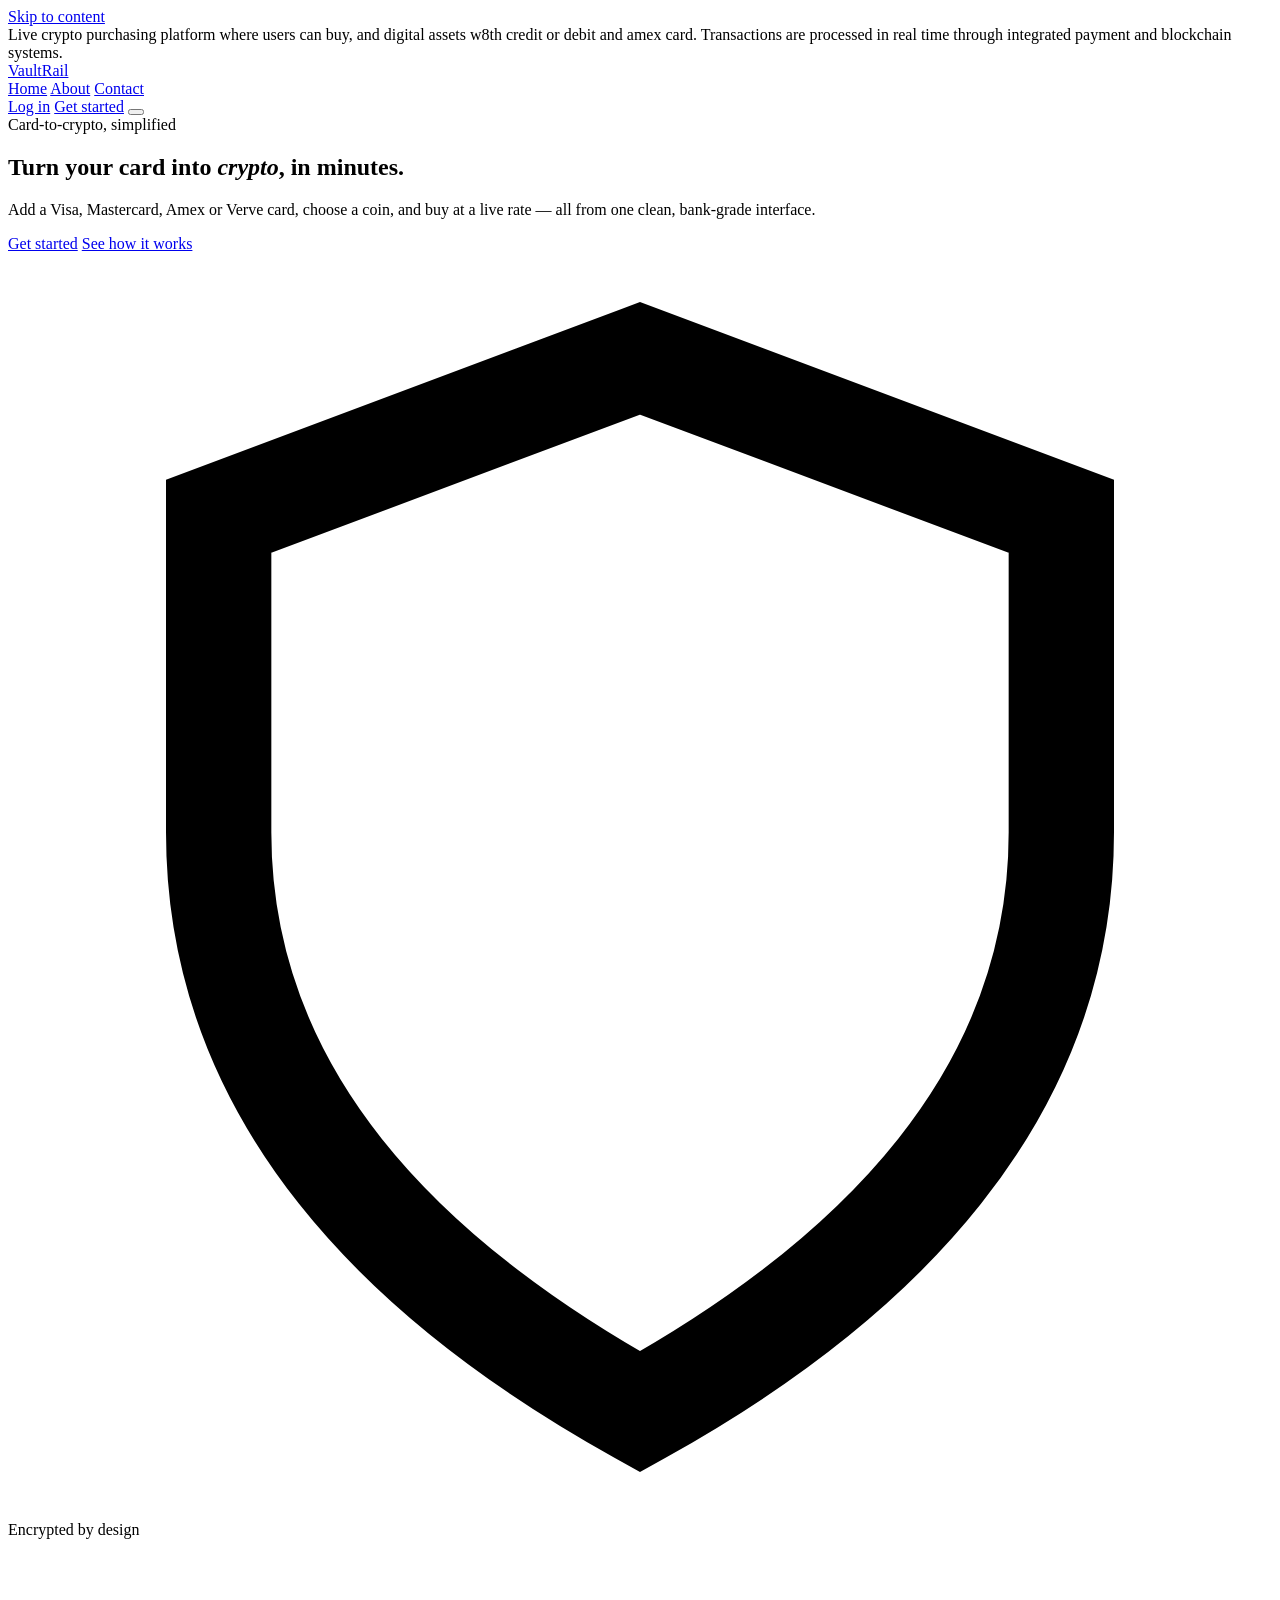
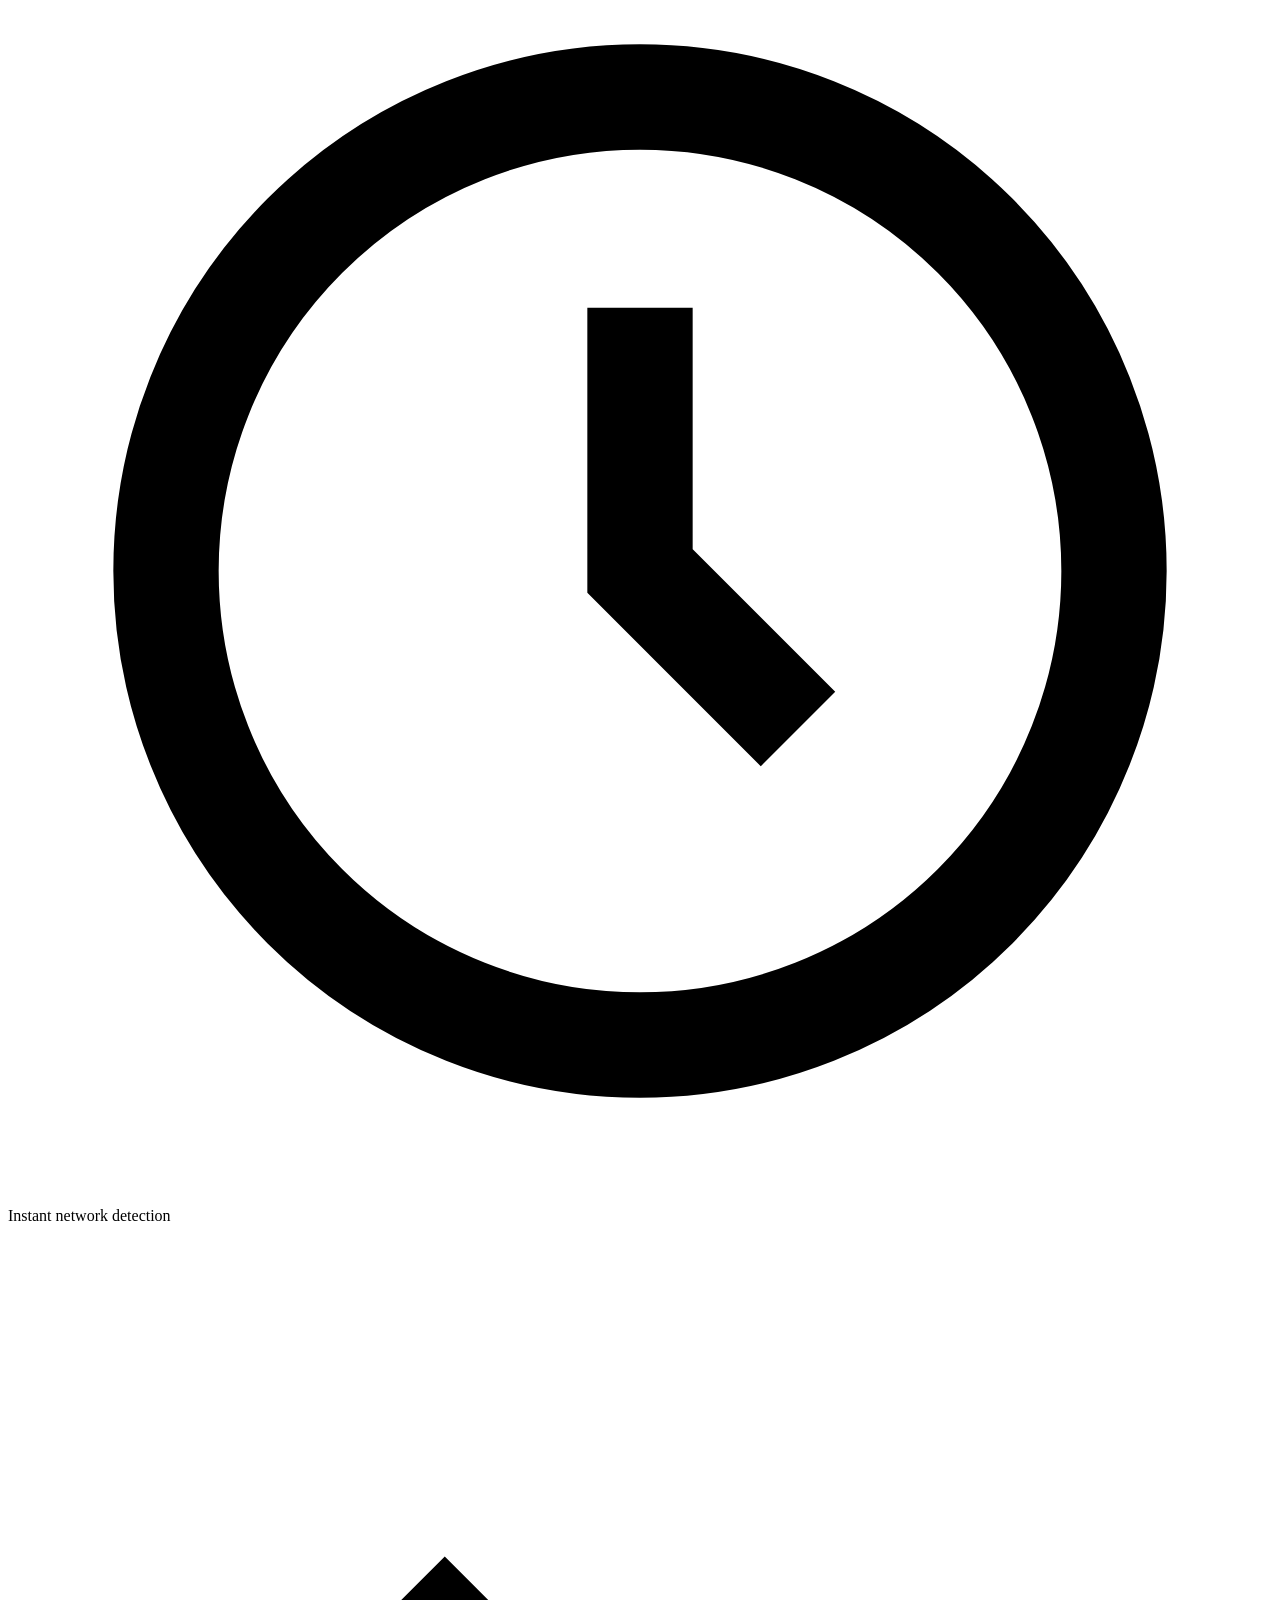
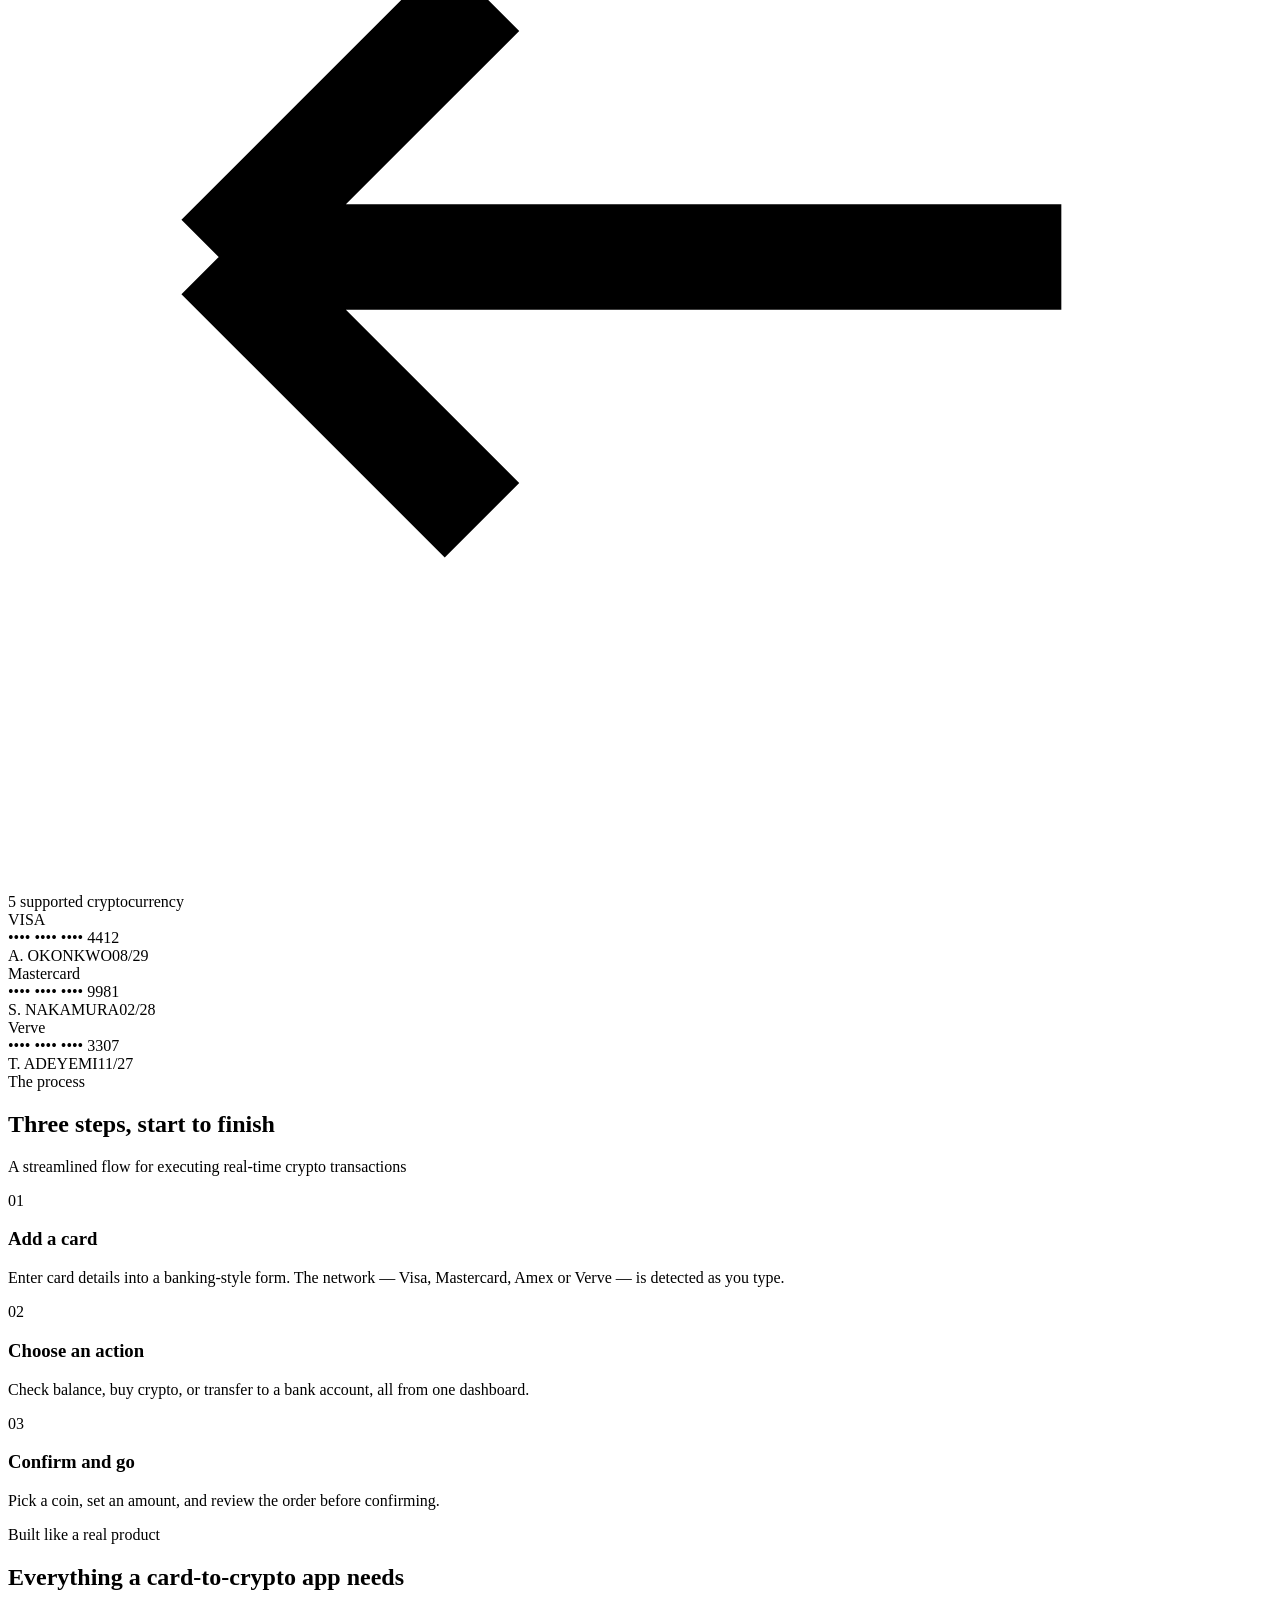
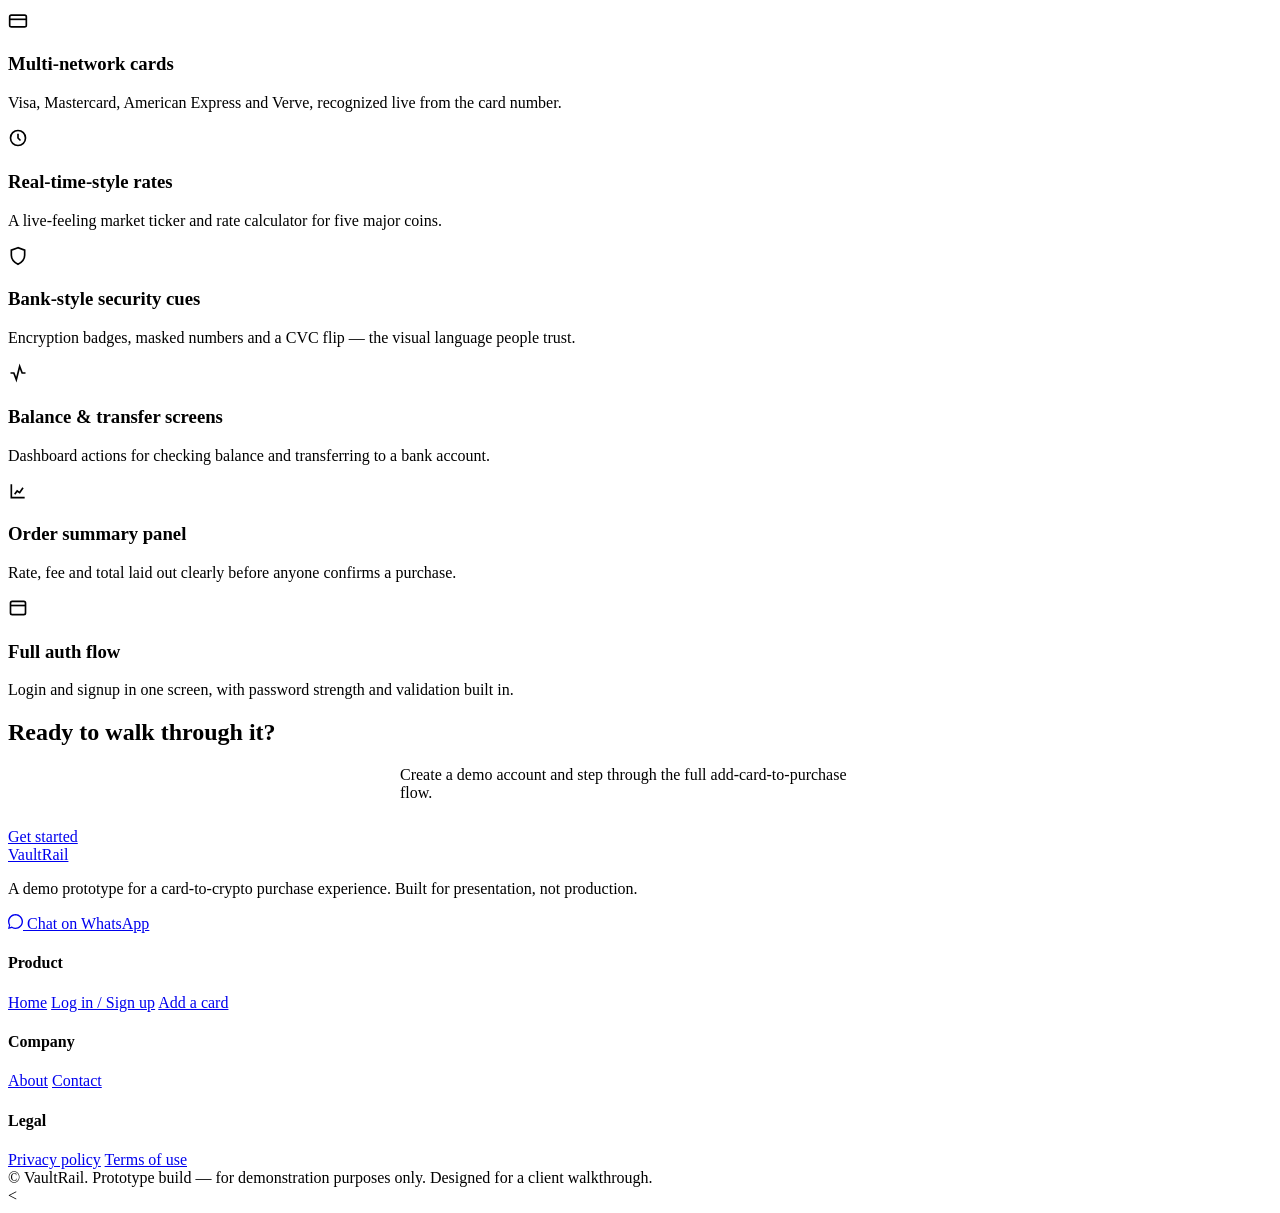
==== index.html @ 8e29d711 "Add files via upload" ====
<!DOCTYPE html>
<html lang="en">
<head>
<meta charset="UTF-8">
<meta name="viewport" content="width=device-width, initial-scale=1.0">
<title>VaultRail — Turn your card into crypto</title>
<meta name="description" content="VaultRail is a demo prototype for card-to-crypto purchases.">
<link rel="stylesheet" href="css/styles.css">
</head>
<body>
<a class="skip-link" href="#main">Skip to content</a>

<div class="demo-banner">Live crypto purchasing platform where users can buy, and  digital assets w8th credit or debit and amex card. Transactions are processed in real time through integrated payment and blockchain systems.</div>

<header class="nav">
  <div class="container nav-row">
    <a href="index.html" class="brand"><span class="brand-mark"></span> VaultRail</a>
    <nav class="nav-links" id="navLinks">
      <a href="index.html" class="active">Home</a>
      <a href="about.html">About</a>
      <a href="contact.html">Contact</a>
    </nav>
    <div class="nav-actions">
      <a href="auth.html" class="btn btn-ghost">Log in</a>
      <a href="auth.html?mode=signup" class="btn btn-primary">Get started</a>
      <button class="nav-toggle" aria-label="Toggle menu" aria-expanded="false"><span></span></button>
    </div>
  </div>
</header>

<main id="main">

  <section class="hero">
    <div class="container hero-grid">
      <div>
        <span class="eyebrow">Card-to-crypto, simplified</span>
        <h1>Turn your card into <em>crypto</em>, in minutes.</h1>
        <p class="hero-sub">Add a Visa, Mastercard, Amex or Verve card, choose a coin, and buy at a live rate — all from one clean, bank-grade interface.</p>
        <div class="hero-ctas">
          <a href="auth.html?mode=signup" class="btn btn-primary btn-lg">Get started</a>
          <a href="#how-it-works" class="btn btn-ghost btn-lg">See how it works</a>
        </div>
        <div class="hero-trust">
          <span><svg viewBox="0 0 24 24" fill="none" stroke="currentColor" stroke-width="2"><path d="M12 2 4 5v6c0 5 3.5 8.5 8 11 4.5-2.5 8-6 8-11V5l-8-3Z"/></svg> Encrypted by design</span>
          <span><svg viewBox="0 0 24 24" fill="none" stroke="currentColor" stroke-width="2"><circle cx="12" cy="12" r="9"/><path d="M12 7v5l3 3"/></svg> Instant network detection</span>
          <span><svg viewBox="0 0 24 24" fill="none" stroke="currentColor" stroke-width="2"><path d="M4 12h16M4 12l5-5M4 12l5 5"/></svg> 5 supported cryptocurrency</span>
        </div>
        
      </div>
      <div class="vault-stage" aria-hidden="true">
        <div class="vault-card">
          <div class="vc-top"><div class="vc-chip"></div><span class="vc-network">VISA</span></div>
          <div class="vc-number">•••• •••• •••• 4412</div>
          <div class="vc-bottom"><span class="vc-name">A. OKONKWO</span><span class="vc-exp">08/29</span></div>
        </div>
        <div class="vault-card bronze-fill">
          <div class="vc-top"><div class="vc-chip"></div><span class="vc-network">Mastercard</span></div>
          <div class="vc-number">•••• •••• •••• 9981</div>
          <div class="vc-bottom"><span class="vc-name">S. NAKAMURA</span><span class="vc-exp">02/28</span></div>
        </div>
        <div class="vault-card">
          <div class="vc-top"><div class="vc-chip"></div><span class="vc-network">Verve</span></div>
          <div class="vc-number">•••• •••• •••• 3307</div>
          <div class="vc-bottom"><span class="vc-name">T. ADEYEMI</span><span class="vc-exp">11/27</span></div>
        </div>
      </div>
    </div>
  </section>

  <section class="section">
    <div class="container">
      <div class="ticker-wrap">
        <div class="ticker" id="tickerStrip"></div>
      </div>
    </div>
  </section>

  <section class="section section-alt" id="how-it-works">
    <div class="container">
      <div class="section-head">
        <span class="eyebrow">The process</span>
        <h2>Three steps, start to finish</h2>
        <p>A streamlined flow for executing real-time crypto transactions</p>
      </div>
      <div class="steps">
        <div class="step">
          <span class="step-num">01</span>
          <h3>Add a card</h3>
          <p>Enter card details into a banking-style form. The network — Visa, Mastercard, Amex or Verve — is detected as you type.</p>
        </div>
        <div class="step">
          <span class="step-num">02</span>
          <h3>Choose an action</h3>
          <p>Check balance, buy crypto, or transfer to a bank account, all from one dashboard.</p>
        </div>
        <div class="step">
          <span class="step-num">03</span>
          <h3>Confirm and go</h3>
          <p>Pick a coin, set an amount, and review the order before confirming.</p>
        </div>
      </div>
    </div>
  </section>

  <section class="section">
    <div class="container">
      <div class="section-head">
        <span class="eyebrow">Built like a real product</span>
        <h2>Everything a card-to-crypto app needs</h2>
      </div>
      <div class="feature-grid">
        <div class="feature">
          <div class="f-icon"><svg width="20" height="20" viewBox="0 0 24 24" fill="none" stroke="currentColor" stroke-width="2"><rect x="2" y="5" width="20" height="14" rx="2"/><path d="M2 10h20"/></svg></div>
          <h3>Multi-network cards</h3>
          <p>Visa, Mastercard, American Express and Verve, recognized live from the card number.</p>
        </div>
        <div class="feature">
          <div class="f-icon"><svg width="20" height="20" viewBox="0 0 24 24" fill="none" stroke="currentColor" stroke-width="2"><circle cx="12" cy="12" r="9"/><path d="M12 7v5l3 3"/></svg></div>
          <h3>Real-time-style rates</h3>
          <p>A live-feeling market ticker and rate calculator for five major coins.</p>
        </div>
        <div class="feature">
          <div class="f-icon"><svg width="20" height="20" viewBox="0 0 24 24" fill="none" stroke="currentColor" stroke-width="2"><path d="M12 2 4 5v6c0 5 3.5 8.5 8 11 4.5-2.5 8-6 8-11V5l-8-3Z"/></svg></div>
          <h3>Bank-style security cues</h3>
          <p>Encryption badges, masked numbers and a CVC flip — the visual language people trust.</p>
        </div>
        <div class="feature">
          <div class="f-icon"><svg width="20" height="20" viewBox="0 0 24 24" fill="none" stroke="currentColor" stroke-width="2"><path d="M3 12h4l3 8 4-16 3 8h4"/></svg></div>
          <h3>Balance & transfer screens</h3>
          <p>Dashboard actions for checking balance and transferring to a bank account.</p>
        </div>
        <div class="feature">
          <div class="f-icon"><svg width="20" height="20" viewBox="0 0 24 24" fill="none" stroke="currentColor" stroke-width="2"><path d="M4 4v16h16M8 16l3-4 3 2 4-6"/></svg></div>
          <h3>Order summary panel</h3>
          <p>Rate, fee and total laid out clearly before anyone confirms a purchase.</p>
        </div>
        <div class="feature">
          <div class="f-icon"><svg width="20" height="20" viewBox="0 0 24 24" fill="none" stroke="currentColor" stroke-width="2"><rect x="3" y="4" width="18" height="16" rx="2"/><path d="M3 9h18"/></svg></div>
          <h3>Full auth flow</h3>
          <p>Login and signup in one screen, with password strength and validation built in.</p>
        </div>
      </div>
    </div>
  </section>

  <section class="section section-alt">
    <div class="container center">
      <h2>Ready to walk through it?</h2>
      <p class="muted" style="max-width:480px;margin:0 auto 26px;">Create a demo account and step through the full add-card-to-purchase flow.</p>
      <a href="auth.html?mode=signup" class="btn btn-primary btn-lg">Get started</a>
    </div>
  </section>

</main>

<footer class="footer">
  <div class="container">
    <div class="footer-top">
      <div class="footer-brand">
        <a href="index.html" class="brand"><span class="brand-mark"></span> VaultRail</a>
        <p>A demo prototype for a card-to-crypto purchase experience. Built for presentation, not production.</p>
        <a class="whatsapp-link" href="https://wa.me/15551234567" target="_blank" rel="noopener">
          <svg width="15" height="15" viewBox="0 0 24 24" fill="currentColor"><path d="M20.5 3.5A11.8 11.8 0 0 0 12 0C5.4 0 0 5.4 0 12c0 2.1.6 4.1 1.6 5.9L0 24l6.3-1.6A11.9 11.9 0 0 0 12 24c6.6 0 12-5.4 12-12 0-3.2-1.2-6.2-3.5-8.5ZM12 21.8c-1.9 0-3.7-.5-5.3-1.5l-.4-.2-3.7 1 1-3.6-.2-.4A9.8 9.8 0 0 1 2.2 12C2.2 6.6 6.6 2.2 12 2.2S21.8 6.6 21.8 12 17.4 21.8 12 21.8Z"/></svg>
          Chat on WhatsApp
        </a>
      </div>
      <div class="footer-col">
        <h4>Product</h4>
        <a href="index.html">Home</a>
        <a href="auth.html">Log in / Sign up</a>
        <a href="add-card.html">Add a card</a>
      </div>
      <div class="footer-col">
        <h4>Company</h4>
        <a href="about.html">About</a>
        <a href="contact.html">Contact</a>
      </div>
      <div class="footer-col">
        <h4>Legal</h4>
        <a href="#">Privacy policy</a>
        <a href="#">Terms of use</a>
      </div>
    </div>
    <div class="footer-bottom">
      <span>© <span data-year></span> VaultRail. Prototype build — for demonstration purposes only.</span>
      <span>Designed for a client walkthrough.</span>
    </div>
  </div>
</footer>

<script src="js/crypto-data.js"></script>
<script src="js/main.js"></script>
<<script>
const strip = document.getElementById('tickerStrip');

// format helper (keep yours if already exists)
function vrFormatUSD(value) {
  return `$${Number(value).toLocaleString(undefined, {
    minimumFractionDigits: 2,
    maximumFractionDigits: 2
  })}`;
}

// fetch live crypto data
async function fetchCryptoData() {
  const ids = "bitcoin,ethereum,solana,binancecoin,ripple,dogecoin";

  const url = `https://api.coingecko.com/api/v3/simple/price?ids=${ids}&vs_currencies=usd&include_24hr_change=true`;

  const res = await fetch(url);
  const data = await res.json();

  return Object.entries(data).map(([id, val]) => ({
    id,
    symbol: id.toUpperCase(),
    price: val.usd,
    change: val.usd_24h_change
  }));
}

// render ticker
async function renderTicker() {
  try {
    const cryptoList = await fetchCryptoData();

    if (!strip) return;

    const items = [...cryptoList, ...cryptoList].map(c => {
      const up = c.change >= 0;

      return `
        <span class="ticker-item">
          <b>${c.symbol}</b>
          ${vrFormatUSD(c.price)}
          <span class="${up ? 'up' : 'down'}">
            ${up ? '▲' : '▼'} ${Math.abs(c.change).toFixed(2)}%
          </span>
        </span>
      `;
    }).join('');

    strip.innerHTML = items;

  } catch (err) {
    console.error("Ticker error:", err);
  }
}

// initial load
renderTicker();

// live update every 10 seconds
setInterval(renderTicker, 10000);
</script>
</body>
</html>
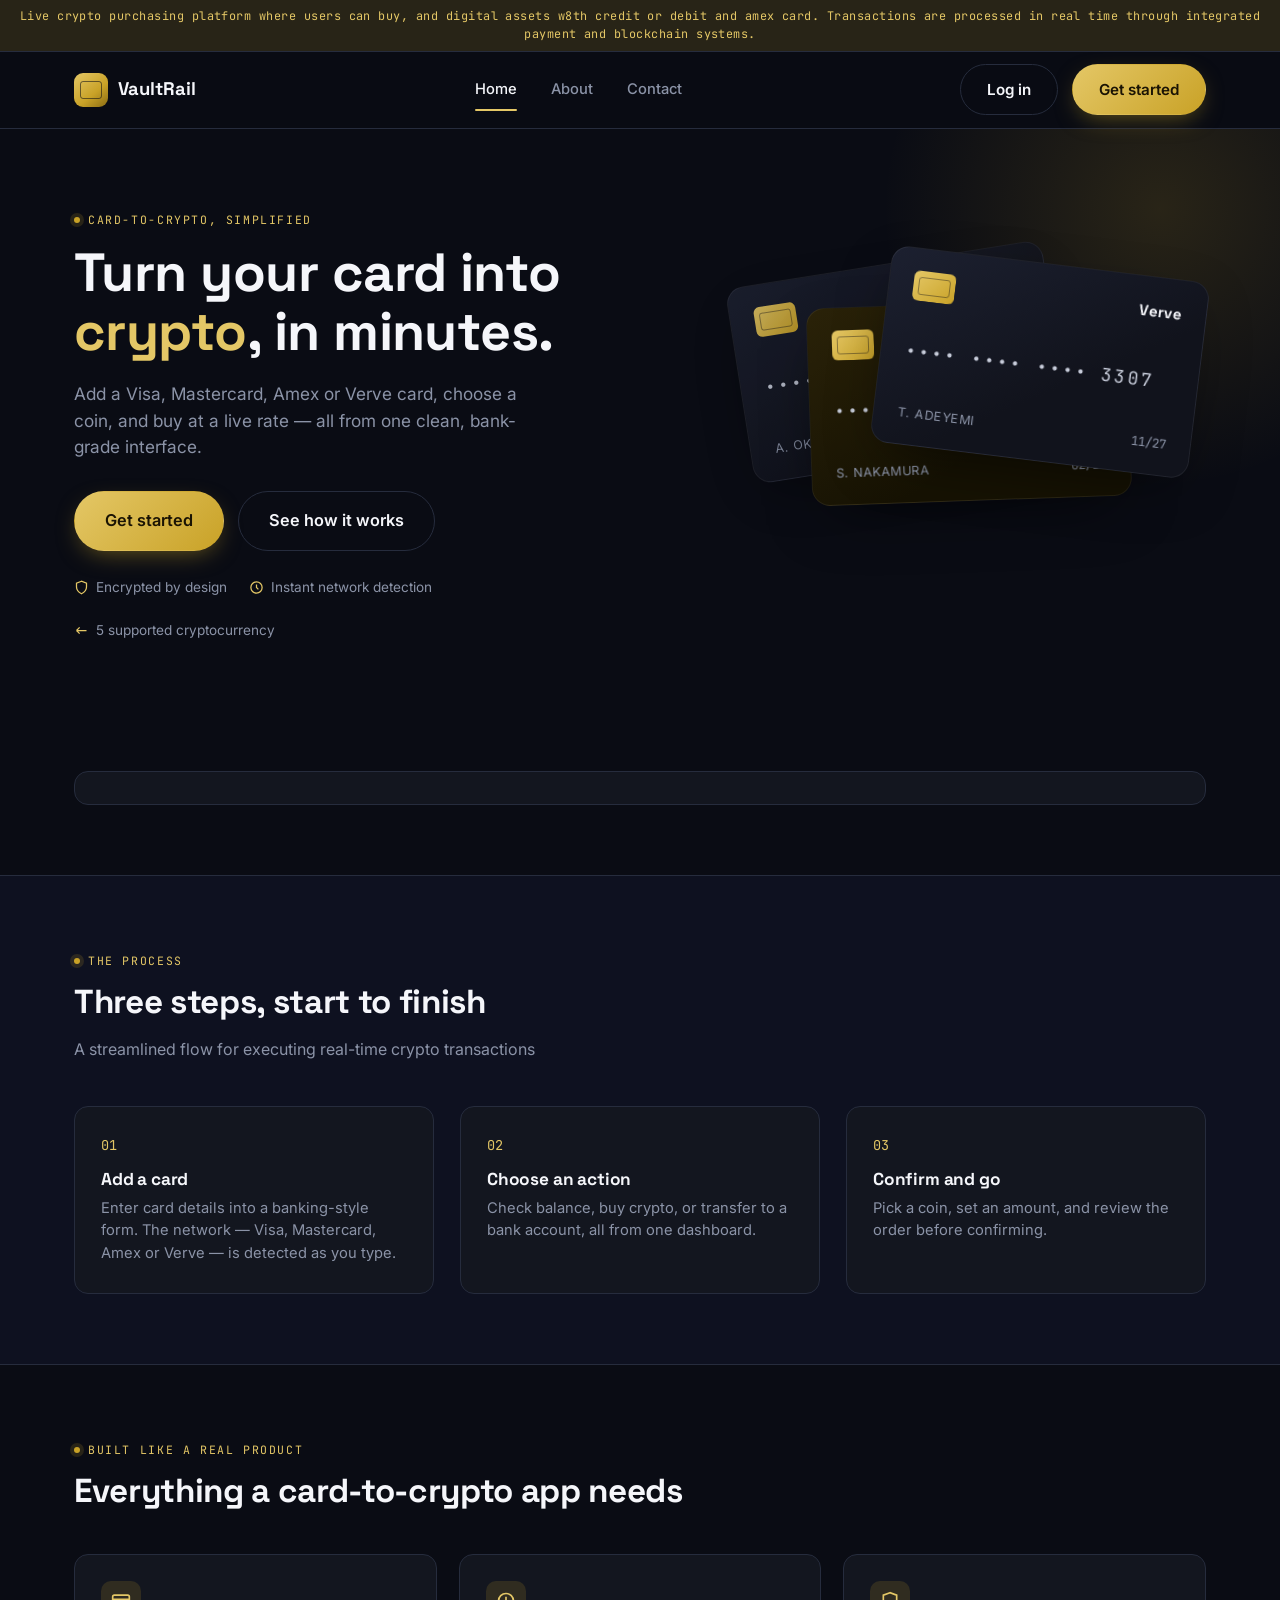
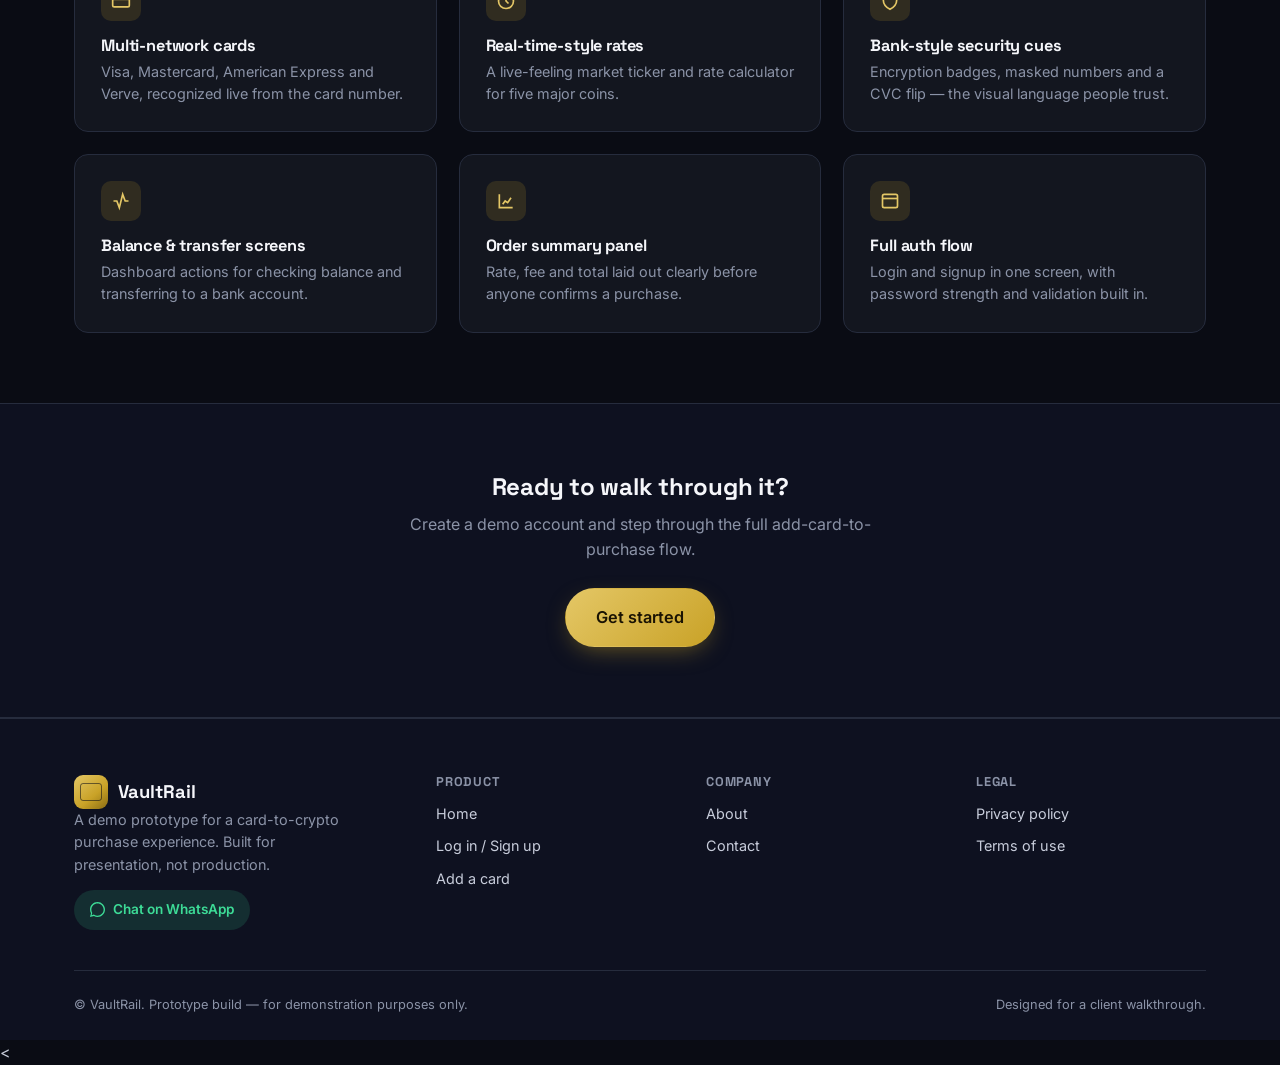
==== commit 63fb9568: "Fix stylesheet link in index.html" ====
--- a/index.html
+++ b/index.html
@@ -5,7 +5,7 @@
 <meta name="viewport" content="width=device-width, initial-scale=1.0">
 <title>VaultRail — Turn your card into crypto</title>
 <meta name="description" content="VaultRail is a demo prototype for card-to-crypto purchases.">
-<link rel="stylesheet" href="css/styles.css">
+<link rel="stylesheet" href="styles.css">
 </head>
 <body>
 <a class="skip-link" href="#main">Skip to content</a>
--- a/styles.css
+++ b/styles.css
@@ -0,0 +1,607 @@
+/* ==========================================================================
+   VaultRail — Demo Prototype Stylesheet
+   Design tokens: Ink / Bronze / Steel
+   ========================================================================== */
+
+@import url('https://fonts.googleapis.com/css2?family=Space+Grotesk:wght@400;500;600;700&family=Inter:wght@400;500;600;700&family=JetBrains+Mono:wght@400;500;600&display=swap');
+
+:root{
+  /* ---- Color tokens ---- */
+  --ink:        #0A0C14;
+  --ink-soft:   #0E1120;
+  --panel:      #13161F;
+  --panel-2:    #1B1F2E;
+  --border:     #262C3D;
+  --bronze:     #C9A227;
+  --bronze-soft:#E4C766;
+  --bronze-dim: rgba(201,162,39,0.16);
+  --steel:      #8B93A7;
+  --mist:       #C7CCDA;
+  --white:      #F5F6FA;
+  --teal:       #3DDC97;
+  --teal-dim:   rgba(61,220,151,0.14);
+  --coral:      #FF5C5C;
+  --coral-dim:  rgba(255,92,92,0.14);
+
+  /* ---- Type ---- */
+  --font-display: 'Space Grotesk', 'Segoe UI', system-ui, sans-serif;
+  --font-body: 'Inter', 'Segoe UI', system-ui, sans-serif;
+  --font-mono: 'JetBrains Mono', 'SFMono-Regular', Consolas, monospace;
+
+  /* ---- Layout ---- */
+  --maxw: 1180px;
+  --radius-sm: 8px;
+  --radius-md: 14px;
+  --radius-lg: 22px;
+  --shadow-card: 0 20px 60px -20px rgba(0,0,0,0.6);
+}
+
+@media (prefers-reduced-motion: reduce){
+  *{ animation-duration: 0.001ms !important; animation-iteration-count: 1 !important; transition-duration: 0.001ms !important; }
+}
+
+*{ box-sizing: border-box; }
+html{ scroll-behavior: smooth; }
+body{
+  margin:0;
+  background: var(--ink);
+  color: var(--mist);
+  font-family: var(--font-body);
+  line-height: 1.55;
+  -webkit-font-smoothing: antialiased;
+}
+img{ max-width:100%; display:block; }
+a{ color: inherit; text-decoration: none; }
+ul{ margin:0; padding:0; list-style:none; }
+h1,h2,h3,h4{
+  font-family: var(--font-display);
+  color: var(--white);
+  margin: 0 0 0.5em;
+  line-height: 1.1;
+  letter-spacing: -0.01em;
+}
+p{ margin: 0 0 1em; }
+button{ font-family: inherit; cursor:pointer; }
+input, select, textarea{ font-family: inherit; }
+
+:focus-visible{
+  outline: 2px solid var(--bronze-soft);
+  outline-offset: 3px;
+  border-radius: 4px;
+}
+
+.container{
+  width: 100%;
+  max-width: var(--maxw);
+  margin: 0 auto;
+  padding: 0 24px;
+}
+
+.eyebrow{
+  font-family: var(--font-mono);
+  font-size: 0.72rem;
+  letter-spacing: 0.14em;
+  text-transform: uppercase;
+  color: var(--bronze-soft);
+  display: inline-flex;
+  align-items: center;
+  gap: 8px;
+  margin-bottom: 14px;
+}
+.eyebrow::before{
+  content:"";
+  width: 6px; height: 6px;
+  background: var(--bronze);
+  border-radius: 50%;
+  box-shadow: 0 0 0 4px var(--bronze-dim);
+}
+
+/* ---- Buttons ---- */
+.btn{
+  display:inline-flex;
+  align-items:center;
+  justify-content:center;
+  gap:8px;
+  padding: 13px 26px;
+  border-radius: 999px;
+  font-weight:600;
+  font-size: 0.95rem;
+  border: 1px solid transparent;
+  transition: transform .15s ease, box-shadow .15s ease, background .15s ease, border-color .15s ease;
+  white-space: nowrap;
+}
+.btn-primary{
+  background: linear-gradient(135deg, var(--bronze-soft), var(--bronze));
+  color: #1A1303;
+  box-shadow: 0 8px 24px -8px rgba(201,162,39,0.55);
+}
+.btn-primary:hover{ transform: translateY(-2px); box-shadow: 0 14px 30px -10px rgba(201,162,39,0.65); }
+.btn-ghost{
+  background: transparent;
+  color: var(--white);
+  border-color: var(--border);
+}
+.btn-ghost:hover{ border-color: var(--bronze-soft); color: var(--bronze-soft); }
+.btn-block{ width:100%; }
+.btn-lg{ padding: 16px 30px; font-size: 1.02rem; }
+.btn[disabled]{ opacity:0.5; cursor:not-allowed; transform:none !important; }
+.btn-icon{
+  width:42px; height:42px; padding:0; border-radius:50%;
+  background: var(--panel-2); border:1px solid var(--border); color: var(--mist);
+}
+.btn-icon:hover{ border-color: var(--bronze-soft); color: var(--bronze-soft); }
+
+/* ---- Nav ---- */
+.nav{
+  position: sticky; top:0; z-index: 50;
+  background: rgba(10,12,20,0.78);
+  backdrop-filter: blur(10px);
+  border-bottom: 1px solid var(--border);
+}
+.nav-row{
+  display:flex; align-items:center; justify-content:space-between;
+  height: 76px;
+}
+.brand{
+  display:flex; align-items:center; gap:10px;
+  font-family: var(--font-display); font-weight:700; font-size:1.15rem; color:var(--white);
+}
+.brand-mark{
+  width:34px; height:34px; border-radius:9px;
+  background: linear-gradient(140deg, var(--bronze-soft), var(--bronze) 60%, #8a6c14);
+  position:relative; flex-shrink:0;
+}
+.brand-mark::after{
+  content:""; position:absolute; inset:8px 6px;
+  border: 1.5px solid rgba(10,12,20,0.55); border-radius:3px;
+}
+.nav-links{ display:flex; align-items:center; gap:34px; }
+.nav-links a{
+  font-size:0.92rem; color: var(--steel); font-weight:500;
+  position:relative; padding: 4px 0;
+}
+.nav-links a:hover{ color: var(--white); }
+.nav-links a.active{ color: var(--white); }
+.nav-links a.active::after{
+  content:""; position:absolute; left:0; right:0; bottom:-6px; height:2px;
+  background: var(--bronze-soft); border-radius:2px;
+}
+.nav-actions{ display:flex; align-items:center; gap:14px; }
+.nav-toggle{
+  display:none; width:40px; height:40px; border-radius:8px;
+  background: var(--panel-2); border:1px solid var(--border);
+  align-items:center; justify-content:center;
+}
+.nav-toggle span, .nav-toggle span::before, .nav-toggle span::after{
+  content:""; display:block; width:18px; height:2px; background: var(--mist); position:relative;
+  transition: transform .2s ease, opacity .2s ease;
+}
+.nav-toggle span::before{ position:absolute; top:-6px; }
+.nav-toggle span::after{ position:absolute; top:6px; }
+
+@media (max-width: 860px){
+  .nav-links{
+    position:absolute; top:76px; left:0; right:0;
+    background: var(--ink-soft); border-bottom:1px solid var(--border);
+    flex-direction:column; align-items:flex-start; gap:0;
+    padding: 8px 24px 18px;
+    transform: translateY(-8px); opacity:0; pointer-events:none;
+    transition: transform .2s ease, opacity .2s ease;
+  }
+  .nav-links.open{ transform: translateY(0); opacity:1; pointer-events:auto; }
+  .nav-links a{ padding: 12px 0; width:100%; border-bottom:1px solid var(--border); }
+  .nav-toggle{ display:flex; }
+  .nav-actions .btn-ghost{ display:none; }
+}
+
+/* ---- Demo banner ---- */
+.demo-banner{
+  background: var(--bronze-dim);
+  color: var(--bronze-soft);
+  font-family: var(--font-mono);
+  font-size: 0.74rem;
+  letter-spacing: 0.04em;
+  text-align:center;
+  padding: 7px 16px;
+  border-bottom: 1px solid var(--border);
+}
+
+/* ---- Hero ---- */
+.hero{
+  padding: 76px 0 60px;
+  position:relative;
+  overflow:hidden;
+}
+.hero::before{
+  content:"";
+  position:absolute; top:-200px; right:-160px;
+  width:560px; height:560px; border-radius:50%;
+  background: radial-gradient(circle, var(--bronze-dim), transparent 70%);
+  pointer-events:none;
+}
+.hero-grid{
+  display:grid; grid-template-columns: 1.05fr 0.95fr; gap:60px; align-items:center;
+}
+.hero h1{ font-size: clamp(2.4rem, 4.2vw, 3.6rem); margin-bottom:20px; }
+.hero h1 em{ font-style:normal; color: var(--bronze-soft); }
+.hero-sub{ font-size:1.08rem; color: var(--steel); max-width: 480px; margin-bottom: 30px; }
+.hero-ctas{ display:flex; gap:14px; flex-wrap:wrap; margin-bottom: 26px; }
+.hero-trust{ display:flex; gap:22px; flex-wrap:wrap; color: var(--steel); font-size:0.85rem; }
+.hero-trust span{ display:flex; align-items:center; gap:7px; }
+.hero-trust svg{ width:15px; height:15px; color: var(--bronze-soft); }
+
+@media (max-width: 900px){
+  .hero-grid{ grid-template-columns:1fr; }
+}
+
+/* ---- Vault card (signature element) ---- */
+.vault-stage{ position:relative; height: 380px; perspective: 1200px; }
+.vault-card{
+  position:absolute; width: 320px; height: 198px;
+  border-radius: 18px;
+  padding: 22px 24px;
+  background: linear-gradient(150deg, #1C2030 0%, #11131C 60%);
+  border: 1px solid rgba(255,255,255,0.06);
+  box-shadow: var(--shadow-card);
+  color: var(--white);
+  display:flex; flex-direction:column; justify-content:space-between;
+  transform-style: preserve-3d;
+}
+.vault-card.bronze-fill{ background: linear-gradient(150deg, #2A2208, #161203 65%); }
+.vault-card .vc-top{ display:flex; justify-content:space-between; align-items:flex-start; }
+.vault-card .vc-chip{
+  width:42px; height:30px; border-radius:6px;
+  background: linear-gradient(135deg, var(--bronze-soft), var(--bronze));
+  position:relative;
+}
+.vault-card .vc-chip::after{
+  content:""; position:absolute; inset:6px 5px; border:1px solid rgba(10,12,20,0.4); border-radius:3px;
+}
+.vault-card .vc-network{ font-family: var(--font-display); font-weight:700; font-size:0.95rem; letter-spacing:0.02em; }
+.vault-card .vc-number{
+  font-family: var(--font-mono); font-size:1.12rem; letter-spacing:0.12em; color: var(--mist);
+}
+.vault-card .vc-bottom{ display:flex; justify-content:space-between; align-items:flex-end; }
+.vault-card .vc-name{ font-size:0.78rem; letter-spacing:0.04em; text-transform:uppercase; color: var(--steel); }
+.vault-card .vc-exp{ font-family: var(--font-mono); font-size:0.78rem; color: var(--steel); }
+
+.vault-stage .vault-card:nth-child(1){ top: 30px; left: 8%; transform: rotate(-9deg); z-index:1; opacity:0.85; }
+.vault-stage .vault-card:nth-child(2){ top: 70px; left: 22%; transform: rotate(-2deg); z-index:2; }
+.vault-stage .vault-card:nth-child(3){ top: 30px; left: 36%; transform: rotate(7deg); z-index:3; }
+
+@media (max-width: 900px){
+  .vault-stage{ height: 300px; }
+  .vault-card{ width: 260px; height: 162px; padding:18px 20px;}
+  .vault-stage .vault-card:nth-child(1){ left:2%; }
+  .vault-stage .vault-card:nth-child(2){ left:16%; }
+  .vault-stage .vault-card:nth-child(3){ left:30%; }
+}
+
+/* ---- Sections / generic ---- */
+.section{ padding: 70px 0; }
+.section-head{ max-width: 620px; margin-bottom: 44px; }
+.section-head h2{ font-size: clamp(1.7rem, 2.6vw, 2.3rem); }
+.section-head p{ color: var(--steel); }
+.section-alt{ background: var(--ink-soft); border-top:1px solid var(--border); border-bottom:1px solid var(--border); }
+
+.steps{ display:grid; grid-template-columns: repeat(3, 1fr); gap: 26px; }
+.step{
+  background: var(--panel); border:1px solid var(--border); border-radius: var(--radius-md);
+  padding: 28px 26px;
+}
+.step .step-num{
+  font-family: var(--font-mono); color: var(--bronze-soft); font-size:0.85rem; margin-bottom:14px; display:block;
+}
+.step h3{ font-size:1.08rem; margin-bottom:8px; }
+.step p{ color: var(--steel); font-size:0.92rem; margin:0; }
+
+@media (max-width: 860px){ .steps{ grid-template-columns:1fr; } }
+
+.feature-grid{ display:grid; grid-template-columns: repeat(3, 1fr); gap: 22px; }
+.feature{
+  background: var(--panel); border:1px solid var(--border); border-radius: var(--radius-md);
+  padding: 26px; transition: border-color .15s ease, transform .15s ease;
+}
+.feature:hover{ border-color: var(--bronze-dim); transform: translateY(-3px); }
+.feature .f-icon{
+  width:40px; height:40px; border-radius:10px; background: var(--bronze-dim);
+  display:flex; align-items:center; justify-content:center; margin-bottom:16px; color: var(--bronze-soft);
+}
+.feature h3{ font-size:1.02rem; margin-bottom:6px; }
+.feature p{ color: var(--steel); font-size:0.9rem; margin:0; }
+
+@media (max-width: 860px){ .feature-grid{ grid-template-columns: 1fr 1fr; } }
+@media (max-width: 560px){ .feature-grid{ grid-template-columns: 1fr; } }
+
+/* ---- Ticker ---- */
+.ticker-wrap{
+  border: 1px solid var(--border); border-radius: var(--radius-md);
+  background: var(--panel); padding: 6px 0; overflow:hidden;
+}
+.ticker{ display:flex; gap: 46px; white-space:nowrap; animation: ticker-scroll 22s linear infinite; padding: 10px 26px;}
+.ticker-item{ display:flex; align-items:center; gap:10px; font-family: var(--font-mono); font-size:0.86rem; color: var(--mist); }
+.ticker-item b{ color: var(--white); }
+.up{ color: var(--teal); }
+.down{ color: var(--coral); }
+@keyframes ticker-scroll{ from{ transform: translateX(0);} to{ transform: translateX(-50%);} }
+
+/* ---- Footer ---- */
+.footer{ border-top:1px solid var(--border); padding: 56px 0 26px; background: var(--ink-soft); }
+.footer-top{ display:grid; grid-template-columns: 1.4fr 1fr 1fr 1fr; gap: 40px; margin-bottom:40px; }
+.footer-brand p{ color: var(--steel); font-size:0.9rem; max-width: 280px; }
+.footer-col h4{ font-size:0.8rem; letter-spacing:0.06em; text-transform:uppercase; color: var(--steel); margin-bottom:14px; }
+.footer-col a, .footer-col p{ display:block; color: var(--mist); font-size:0.9rem; margin-bottom:10px; }
+.footer-col a:hover{ color: var(--bronze-soft); }
+.footer-social{ display:flex; gap:10px; margin-top:6px; }
+.footer-bottom{
+  display:flex; justify-content:space-between; align-items:center; flex-wrap:wrap; gap:12px;
+  padding-top:24px; border-top:1px solid var(--border);
+  color: var(--steel); font-size:0.8rem;
+}
+.whatsapp-link{
+  display:inline-flex; align-items:center; gap:8px;
+  background: var(--teal-dim); color: var(--teal);
+  padding: 9px 16px; border-radius: 999px; font-size:0.85rem; font-weight:600;
+}
+.whatsapp-link:hover{ background: rgba(61,220,151,0.22); }
+
+@media (max-width: 860px){
+  .footer-top{ grid-template-columns: 1fr 1fr; }
+}
+@media (max-width: 560px){
+  .footer-top{ grid-template-columns: 1fr; }
+  .footer-bottom{ flex-direction:column; align-items:flex-start; }
+}
+
+/* ---- Auth ---- */
+.auth-shell{
+  min-height: calc(100vh - 76px);
+  display:grid; grid-template-columns: 1fr 1fr;
+}
+.auth-side{
+  background: radial-gradient(circle at 30% 20%, var(--bronze-dim), transparent 55%), var(--ink-soft);
+  border-right: 1px solid var(--border);
+  padding: 70px 60px; display:flex; flex-direction:column; justify-content:center;
+}
+.auth-side h2{ font-size: clamp(1.7rem, 3vw, 2.2rem); margin-bottom:16px; }
+.auth-side p{ color: var(--steel); max-width: 380px; }
+.auth-points{ margin-top:28px; display:flex; flex-direction:column; gap:16px; }
+.auth-points li{ display:flex; gap:12px; color: var(--mist); font-size:0.92rem; }
+.auth-points svg{ width:18px; flex-shrink:0; color: var(--bronze-soft); margin-top:2px; }
+
+.auth-main{ display:flex; align-items:center; justify-content:center; padding: 50px 28px; }
+.auth-card{ width:100%; max-width: 420px; }
+.auth-toggle{
+  display:flex; background: var(--panel); border:1px solid var(--border); border-radius: 999px;
+  padding: 5px; margin-bottom: 28px;
+}
+.auth-toggle button{
+  flex:1; padding: 11px 0; border-radius: 999px; border:none; background:transparent;
+  color: var(--steel); font-weight:600; font-size:0.9rem; transition: all .18s ease;
+}
+.auth-toggle button.active{ background: linear-gradient(135deg, var(--bronze-soft), var(--bronze)); color:#1A1303; }
+
+.auth-panels{ position:relative; }
+.auth-panel{ display:none; }
+.auth-panel.active{ display:block; animation: fade-up .25s ease; }
+@keyframes fade-up{ from{ opacity:0; transform: translateY(6px);} to{ opacity:1; transform:translateY(0);} }
+
+.field{ margin-bottom: 18px; }
+.field label{ display:block; font-size:0.82rem; color: var(--steel); margin-bottom:7px; font-weight:500; }
+.input-wrap{ position:relative; }
+.input{
+  width:100%; background: var(--panel); border:1px solid var(--border); color: var(--white);
+  border-radius: var(--radius-sm); padding: 12px 14px; font-size:0.94rem;
+  transition: border-color .15s ease;
+}
+.input:focus{ border-color: var(--bronze-soft); outline:none; }
+.input.has-icon-right{ padding-right: 42px; }
+.input-icon-btn{
+  position:absolute; right:10px; top:50%; transform: translateY(-50%);
+  background:none; border:none; color: var(--steel); width:28px; height:28px;
+  display:flex; align-items:center; justify-content:center; border-radius:6px;
+}
+.input-icon-btn:hover{ color: var(--bronze-soft); }
+.field-error{ color: var(--coral); font-size:0.78rem; margin-top:6px; display:none; }
+.field.invalid .input{ border-color: var(--coral); }
+.field.invalid .field-error{ display:block; }
+
+.field-row{ display:flex; align-items:center; justify-content:space-between; margin-bottom:18px; }
+.checkbox-row{ display:flex; align-items:center; gap:9px; font-size:0.86rem; color: var(--steel); }
+.checkbox-row input{ accent-color: var(--bronze); width:16px; height:16px; }
+.link-muted{ font-size:0.86rem; color: var(--bronze-soft); }
+.link-muted:hover{ text-decoration: underline; }
+
+.strength-meter{ display:flex; gap:5px; margin-top:9px; }
+.strength-meter span{ height:4px; flex:1; background: var(--border); border-radius:3px; transition: background .2s ease; }
+.strength-label{ font-size:0.76rem; color: var(--steel); margin-top:6px; display:block; }
+
+.divider-text{
+  display:flex; align-items:center; gap:14px; color: var(--steel); font-size:0.8rem;
+  margin: 22px 0;
+}
+.divider-text::before, .divider-text::after{ content:""; flex:1; height:1px; background: var(--border); }
+
+.social-row{ display:flex; gap:12px; }
+.social-btn{
+  flex:1; display:flex; align-items:center; justify-content:center; gap:9px;
+  padding: 11px 0; border-radius: var(--radius-sm); border:1px solid var(--border);
+  background: var(--panel); color: var(--mist); font-size:0.88rem; font-weight:500;
+}
+.social-btn:hover{ border-color: var(--bronze-soft); }
+
+.auth-foot-note{ text-align:center; color: var(--steel); font-size:0.85rem; margin-top:22px; }
+
+@media (max-width: 900px){
+  .auth-shell{ grid-template-columns:1fr; }
+  .auth-side{ display:none; }
+}
+
+/* ---- Generic page header (about/contact/inner pages) ---- */
+.page-head{ padding: 56px 0 36px; border-bottom:1px solid var(--border); }
+.page-head h1{ font-size: clamp(2rem, 3.4vw, 2.6rem); }
+.page-head p{ color: var(--steel); max-width: 560px; }
+
+/* ---- About ---- */
+.about-grid{ display:grid; grid-template-columns: 1fr 1fr; gap: 50px; align-items:start; }
+.stat-grid{ display:grid; grid-template-columns: repeat(3,1fr); gap:18px; margin-top:30px; }
+.stat{ background: var(--panel); border:1px solid var(--border); border-radius: var(--radius-md); padding:22px; }
+.stat b{ font-family: var(--font-display); font-size:1.6rem; color: var(--bronze-soft); display:block; }
+.stat span{ font-size:0.82rem; color: var(--steel); }
+
+.value-list{ display:flex; flex-direction:column; gap:20px; }
+.value-list li{ display:flex; gap:16px; }
+.value-list .v-num{ font-family: var(--font-mono); color: var(--bronze-soft); font-size:0.85rem; padding-top:3px; }
+.value-list h4{ font-size:1rem; color: var(--white); margin-bottom:4px; }
+.value-list p{ color: var(--steel); font-size:0.9rem; margin:0; }
+
+@media (max-width: 860px){ .about-grid{ grid-template-columns:1fr; } .stat-grid{ grid-template-columns:1fr 1fr 1fr; } }
+
+/* ---- Contact ---- */
+.contact-grid{ display:grid; grid-template-columns: 1fr 1.2fr; gap: 50px; }
+.contact-info-card{
+  background: var(--panel); border:1px solid var(--border); border-radius: var(--radius-md);
+  padding: 28px; margin-bottom:16px;
+}
+.contact-info-card h4{ color: var(--white); font-size:0.95rem; margin-bottom:6px; }
+.contact-info-card p{ color: var(--steel); font-size:0.88rem; margin:0; }
+.contact-form{ background: var(--panel); border:1px solid var(--border); border-radius: var(--radius-lg); padding: 32px; }
+.form-grid-2{ display:grid; grid-template-columns:1fr 1fr; gap:16px; }
+.contact-success{
+  display:none; align-items:center; gap:12px; background: var(--teal-dim); color: var(--teal);
+  padding: 14px 16px; border-radius: var(--radius-sm); font-size:0.9rem; margin-top:16px;
+}
+.contact-success.show{ display:flex; animation: fade-up .25s ease; }
+
+@media (max-width: 860px){ .contact-grid{ grid-template-columns:1fr; } .form-grid-2{ grid-template-columns:1fr; } }
+
+/* ---- Flow shell (process card / dashboard / crypto pages) ---- */
+.flow-shell{ padding: 46px 0 80px; }
+.flow-top{ display:flex; align-items:center; justify-content:space-between; margin-bottom:30px; flex-wrap:wrap; gap:14px; }
+.flow-track{ display:flex; align-items:center; gap:8px; font-family: var(--font-mono); font-size:0.78rem; color: var(--steel); }
+.flow-track .dot{ width:7px; height:7px; border-radius:50%; background: var(--border); }
+.flow-track .dot.on{ background: var(--bronze-soft); }
+.flow-track .seg{ width:24px; height:1px; background: var(--border); }
+
+.flow-grid{ display:grid; grid-template-columns: 1fr 1.15fr; gap:44px; align-items:flex-start; }
+.flow-grid.reverse{ grid-template-columns: 1.15fr 1fr; }
+@media (max-width: 940px){ .flow-grid, .flow-grid.reverse{ grid-template-columns:1fr; } }
+
+.panel{ background: var(--panel); border:1px solid var(--border); border-radius: var(--radius-lg); padding: 32px; }
+.panel h2{ font-size:1.3rem; }
+.panel-note{
+  display:flex; gap:10px; align-items:flex-start; font-size:0.84rem; color: var(--steel);
+  background: var(--ink-soft); border:1px solid var(--border); border-radius: var(--radius-sm);
+  padding: 12px 14px; margin-top: 20px;
+}
+.panel-note svg{ width:16px; flex-shrink:0; color: var(--bronze-soft); margin-top:1px; }
+
+.card-form-row2{ display:grid; grid-template-columns: 1fr 1fr; gap:16px; }
+.network-badges{ display:flex; gap:8px; margin-top:6px; }
+.network-badge{
+  font-family: var(--font-mono); font-size:0.7rem; padding:4px 9px; border-radius:6px;
+  background: var(--panel-2); border:1px solid var(--border); color: var(--steel);
+  transition: all .15s ease;
+}
+.network-badge.detected{ color: var(--ink); background: var(--bronze-soft); border-color: var(--bronze-soft); }
+
+/* ---- Action cards (dashboard) ---- */
+.action-grid{ display:grid; grid-template-columns: repeat(3, 1fr); gap: 20px; }
+.action-card{
+  background: var(--panel); border:1px solid var(--border); border-radius: var(--radius-lg);
+  padding: 28px; text-align:left; color: var(--mist); transition: all .15s ease; width:100%;
+}
+.action-card:hover{ border-color: var(--bronze-soft); transform: translateY(-4px); box-shadow: var(--shadow-card); }
+.action-card .a-icon{
+  width:46px; height:46px; border-radius:12px; background: var(--bronze-dim); color: var(--bronze-soft);
+  display:flex; align-items:center; justify-content:center; margin-bottom:18px;
+}
+.action-card h3{ font-size:1.08rem; margin-bottom:6px; }
+.action-card p{ font-size:0.86rem; color: var(--steel); margin:0; }
+.action-card .a-arrow{ margin-top:18px; display:flex; align-items:center; gap:6px; color: var(--bronze-soft); font-size:0.82rem; font-weight:600; }
+
+@media (max-width: 860px){ .action-grid{ grid-template-columns:1fr; } }
+
+/* ---- Card summary chip ---- */
+.card-chip{
+  display:flex; align-items:center; gap:14px; background: var(--panel); border:1px solid var(--border);
+  border-radius: 999px; padding: 10px 18px 10px 10px; width:fit-content; margin-bottom: 30px;
+}
+.card-chip .chip-mini{
+  width:46px; height:30px; border-radius:6px; background: linear-gradient(135deg, var(--bronze-soft), var(--bronze));
+}
+.card-chip .chip-text b{ display:block; font-family: var(--font-mono); font-size:0.86rem; color: var(--white); }
+.card-chip .chip-text span{ font-size:0.74rem; color: var(--steel); }
+
+/* ---- Coin select ---- */
+.coin-grid{ display:grid; grid-template-columns: repeat(5, 1fr); gap:16px; }
+.coin-card{
+  background: var(--panel); border:1px solid var(--border); border-radius: var(--radius-md);
+  padding: 22px 16px; text-align:center; transition: all .15s ease; width:100%; color: var(--mist);
+}
+.coin-card:hover, .coin-card.selected{ border-color: var(--bronze-soft); transform: translateY(-3px); }
+.coin-card.selected{ background: var(--bronze-dim); }
+.coin-disc{
+  width:48px; height:48px; border-radius:50%; margin: 0 auto 12px;
+  display:flex; align-items:center; justify-content:center;
+  font-family: var(--font-display); font-weight:700; font-size:0.82rem; color:#0A0C14;
+}
+.coin-card h4{ font-size:0.95rem; margin-bottom:2px; color: var(--white); }
+.coin-card .coin-price{ font-family: var(--font-mono); font-size:0.82rem; color: var(--steel); }
+.coin-card .coin-change{ font-size:0.74rem; font-weight:600; margin-top:4px; }
+
+@media (max-width: 860px){ .coin-grid{ grid-template-columns: repeat(3,1fr); } }
+@media (max-width: 560px){ .coin-grid{ grid-template-columns: repeat(2,1fr); } }
+
+/* ---- Purchase calculator ---- */
+.amount-toggle{ display:flex; gap:8px; margin-bottom:14px; }
+.amount-toggle button{
+  flex:1; padding:9px 0; border-radius: var(--radius-sm); border:1px solid var(--border);
+  background: var(--panel-2); color: var(--steel); font-size:0.82rem; font-weight:600;
+}
+.amount-toggle button.active{ background: var(--bronze-soft); color:#1A1303; border-color: var(--bronze-soft); }
+.quick-amounts{ display:flex; gap:8px; margin: 14px 0 6px; flex-wrap:wrap; }
+.quick-amounts button{
+  padding: 7px 14px; border-radius: 999px; border:1px solid var(--border); background: var(--panel-2);
+  color: var(--mist); font-size:0.82rem;
+}
+.quick-amounts button:hover{ border-color: var(--bronze-soft); color: var(--bronze-soft); }
+.summary-row{ display:flex; justify-content:space-between; font-size:0.88rem; color: var(--steel); padding: 10px 0; border-bottom:1px solid var(--border); }
+.summary-row:last-child{ border-bottom:none; }
+.summary-row b{ color: var(--white); font-family: var(--font-mono); font-weight:600; }
+.summary-row.total{ font-size:1rem; padding-top:14px; }
+.summary-row.total b{ color: var(--bronze-soft); font-size:1.15rem; }
+
+/* ---- Loader / processing ---- */
+.loader-stage{ text-align:center; padding: 50px 10px; }
+.loader-ring{
+  width:84px; height:84px; border-radius:50%; margin: 0 auto 26px;
+  border: 4px solid var(--border); border-top-color: var(--bronze-soft);
+  animation: spin 0.9s linear infinite;
+}
+@keyframes spin{ to{ transform: rotate(360deg); } }
+.loader-status{ font-family: var(--font-mono); font-size:0.86rem; color: var(--bronze-soft); min-height:1.4em; margin-bottom: 18px; }
+.progress-bar{ height:6px; background: var(--panel-2); border-radius:999px; overflow:hidden; max-width:340px; margin: 0 auto; }
+.progress-fill{ height:100%; width:0%; background: linear-gradient(90deg, var(--bronze), var(--bronze-soft)); transition: width .25s linear; }
+
+.result-panel{ text-align:center; padding: 30px 10px; }
+.result-icon{
+  width:64px; height:64px; border-radius:50%; margin: 0 auto 20px;
+  display:flex; align-items:center; justify-content:center;
+}
+.result-icon.ok{ background: var(--teal-dim); color: var(--teal); }
+.result-icon svg{ width:30px; height:30px; }
+.result-panel h2{ font-size:1.3rem; margin-bottom:10px; }
+.result-panel p{ color: var(--steel); max-width: 420px; margin: 0 auto 26px; }
+.result-actions{ display:flex; gap:12px; justify-content:center; flex-wrap:wrap; }
+
+/* ---- Misc ---- */
+.muted{ color: var(--steel); }
+.center{ text-align:center; }
+.mt-30{ margin-top:30px; }
+.hidden{ display:none !important; }
+.skip-link{
+  position:absolute; left:-9999px; top:0; background:var(--bronze-soft); color:#1A1303;
+  padding:10px 16px; border-radius:0 0 8px 0; font-weight:600; z-index:100;
+}
+.skip-link:focus{ left:0; }
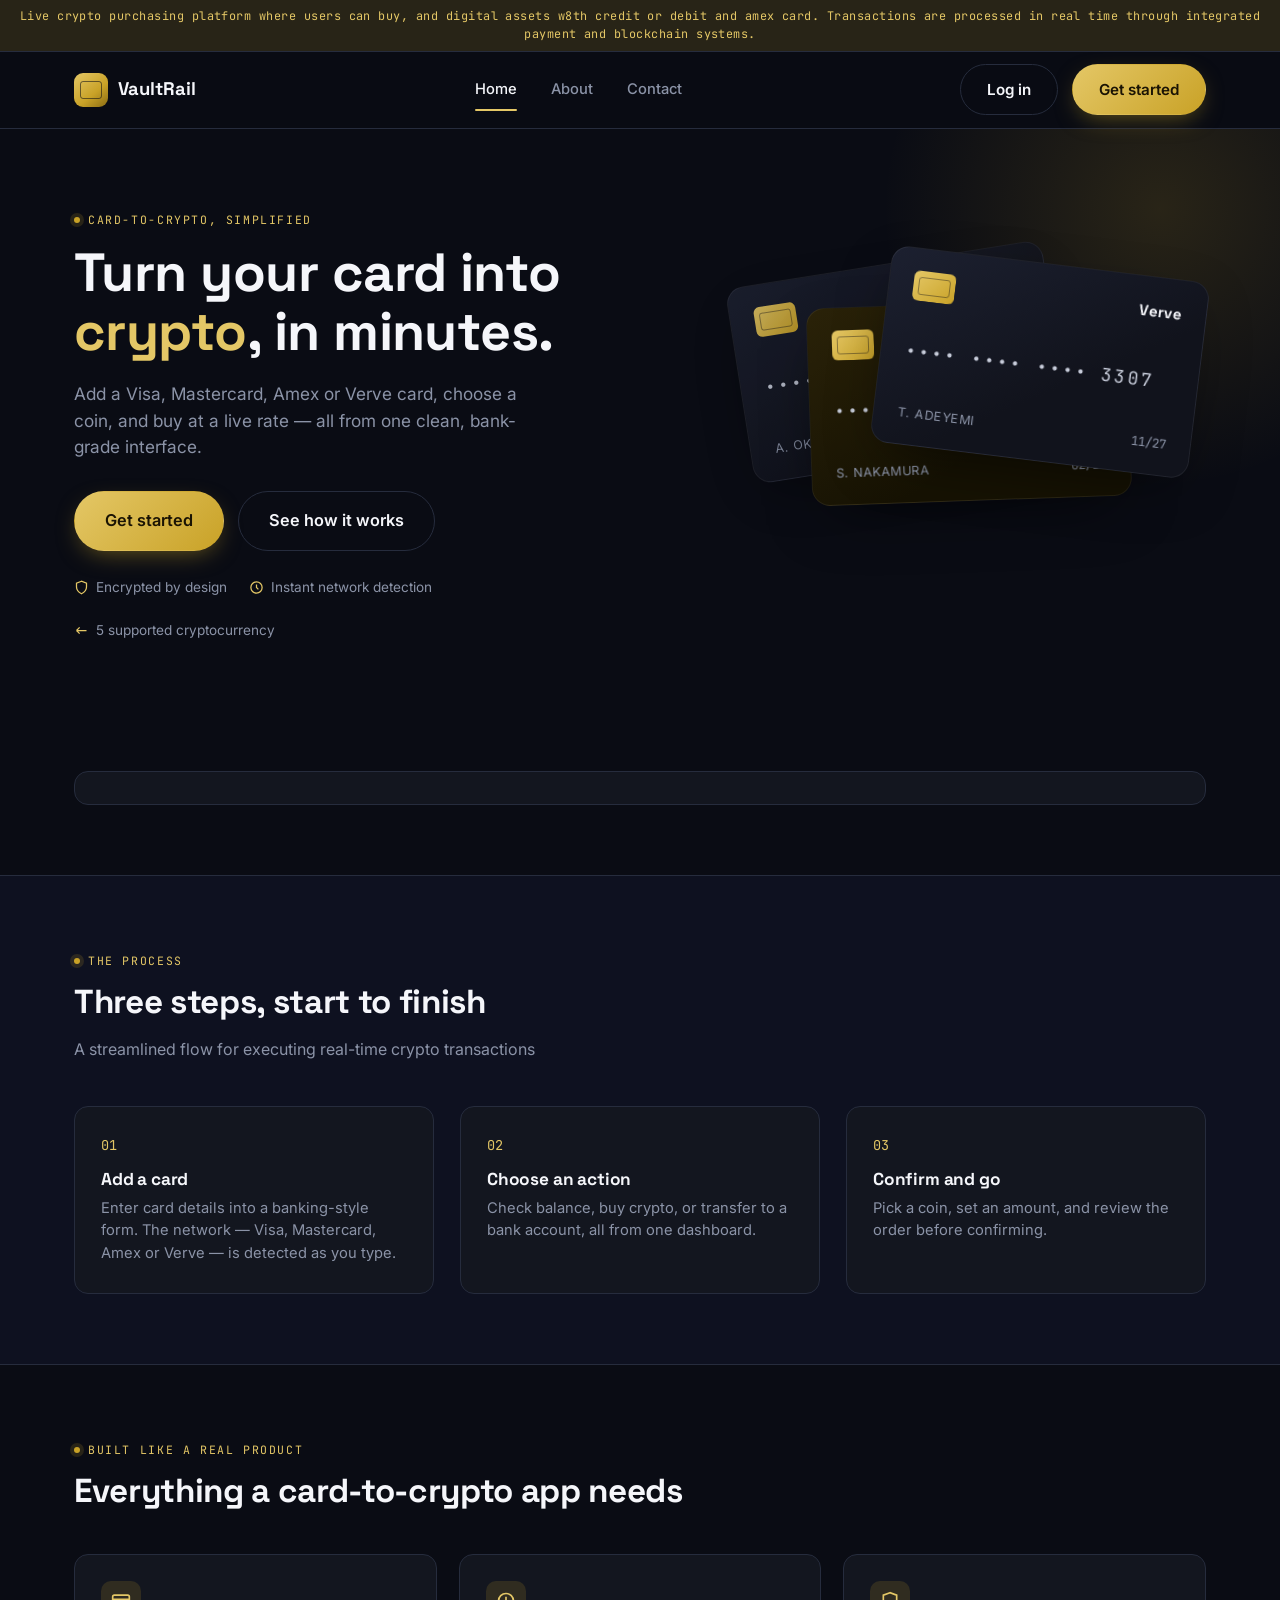
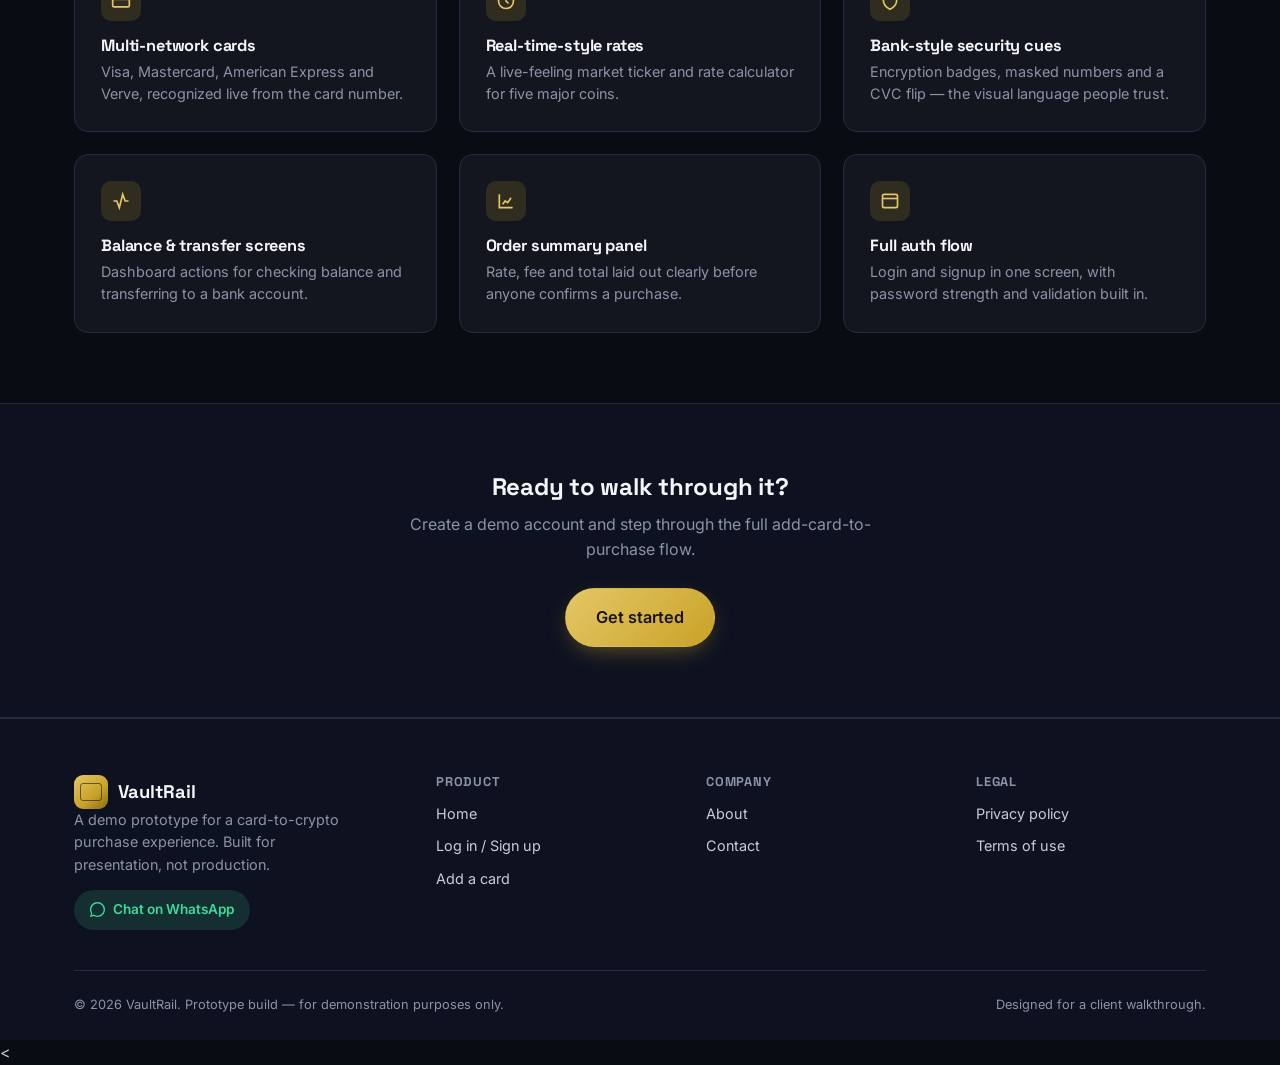
==== commit 946b3271: "Refactor script source paths in index.html Updated script source paths to remove 'js/' prefix." ====
--- a/index.html
+++ b/index.html
@@ -188,8 +188,8 @@
   </div>
 </footer>
 
-<script src="js/crypto-data.js"></script>
-<script src="js/main.js"></script>
+<script src="crypto-data.js"></script>
+<script src="main.js"></script>
 <<script>
 const strip = document.getElementById('tickerStrip');
 
